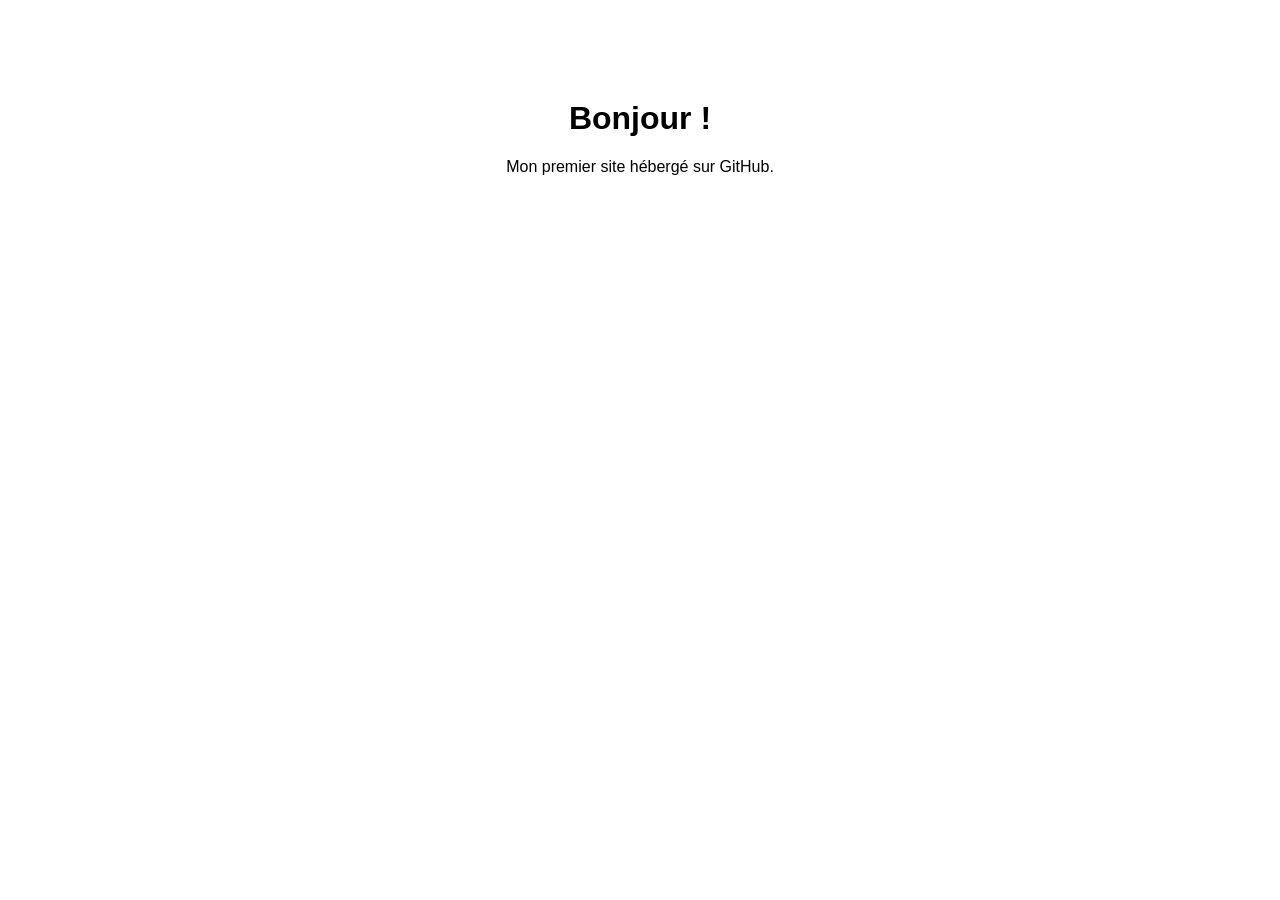
==== index.html @ aa3a75dc "Premier commit" ====
<!DOCTYPE html>
<html lang="fr">
<head>
    <meta charset="UTF-8">
    <title>Mon site</title>
    <link rel="stylesheet" href="style.css">
</head>
<body>

<h1>Bonjour !</h1>
<p>Mon premier site hébergé sur GitHub.</p>

<script src="script.js"></script>
</body>
</html>
---- style.css ----
body {
    font-family: Arial;
    text-align: center;
    margin-top: 100px;
}
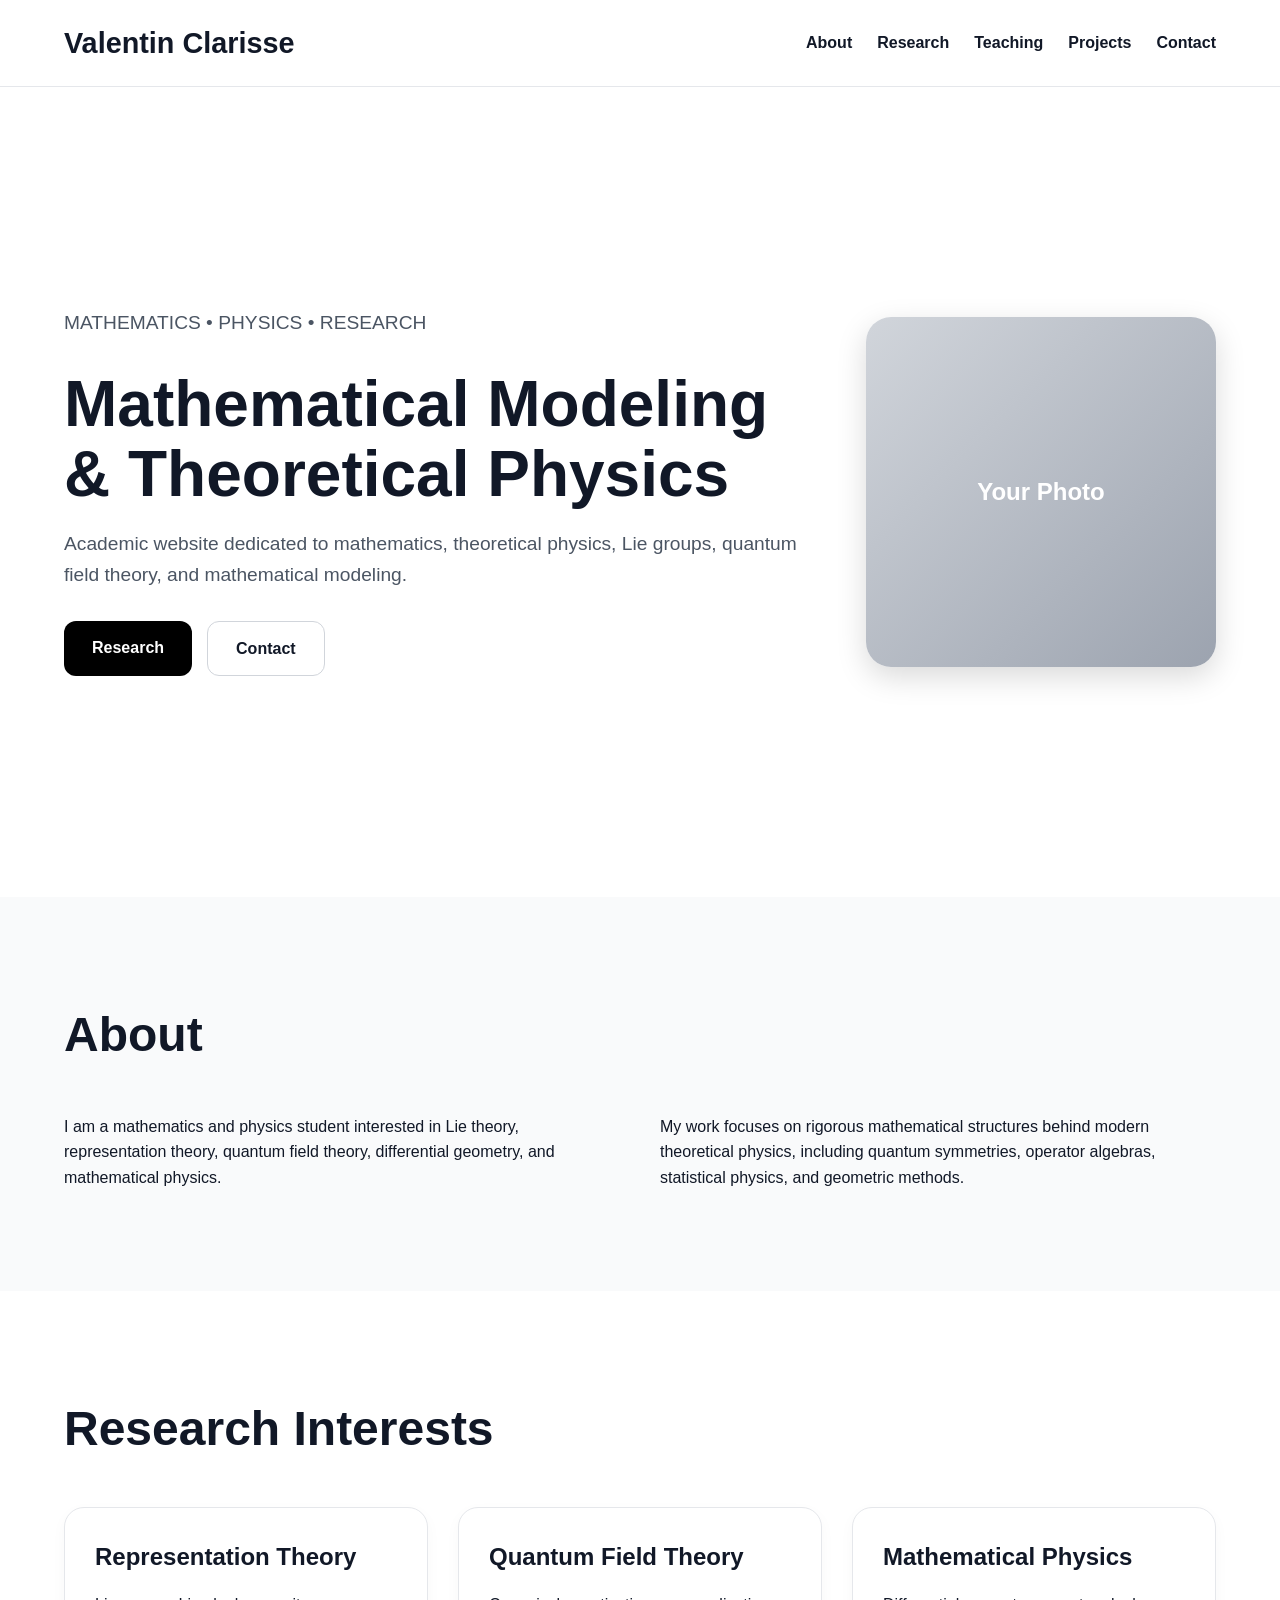
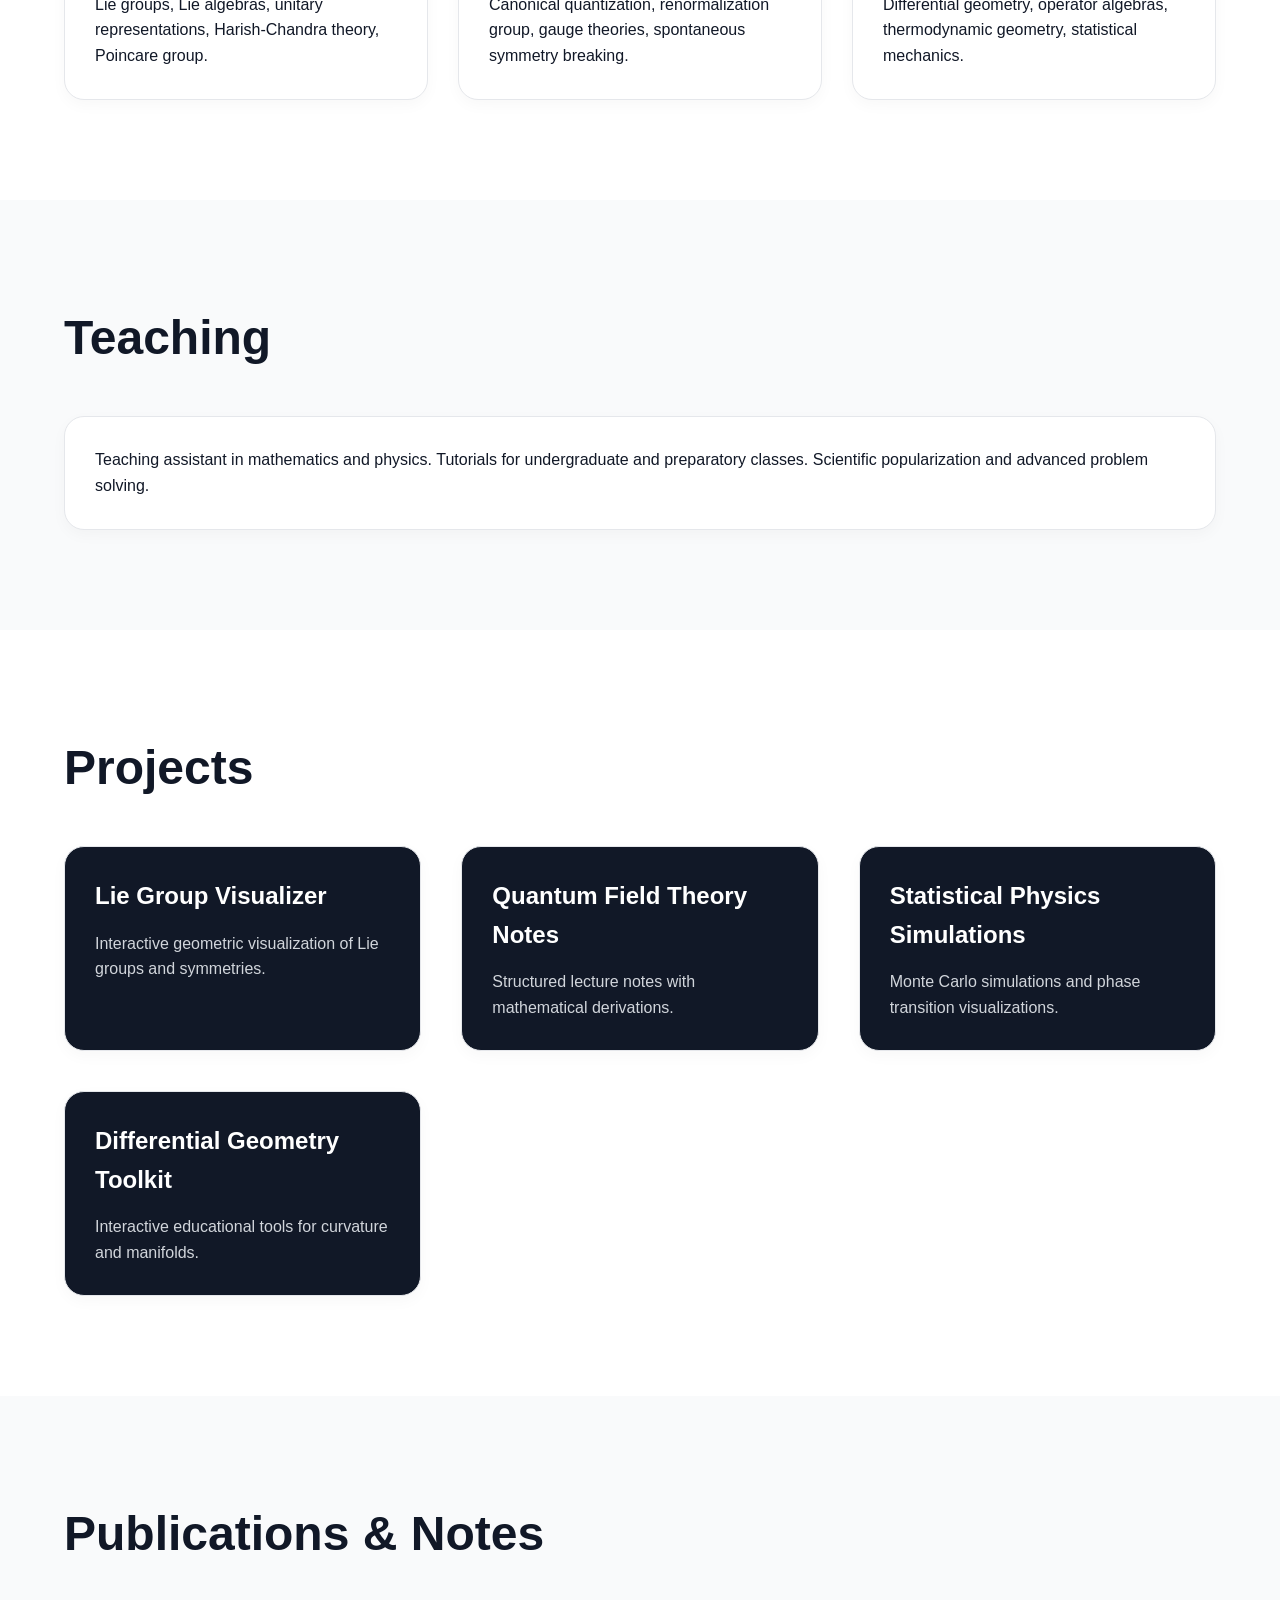
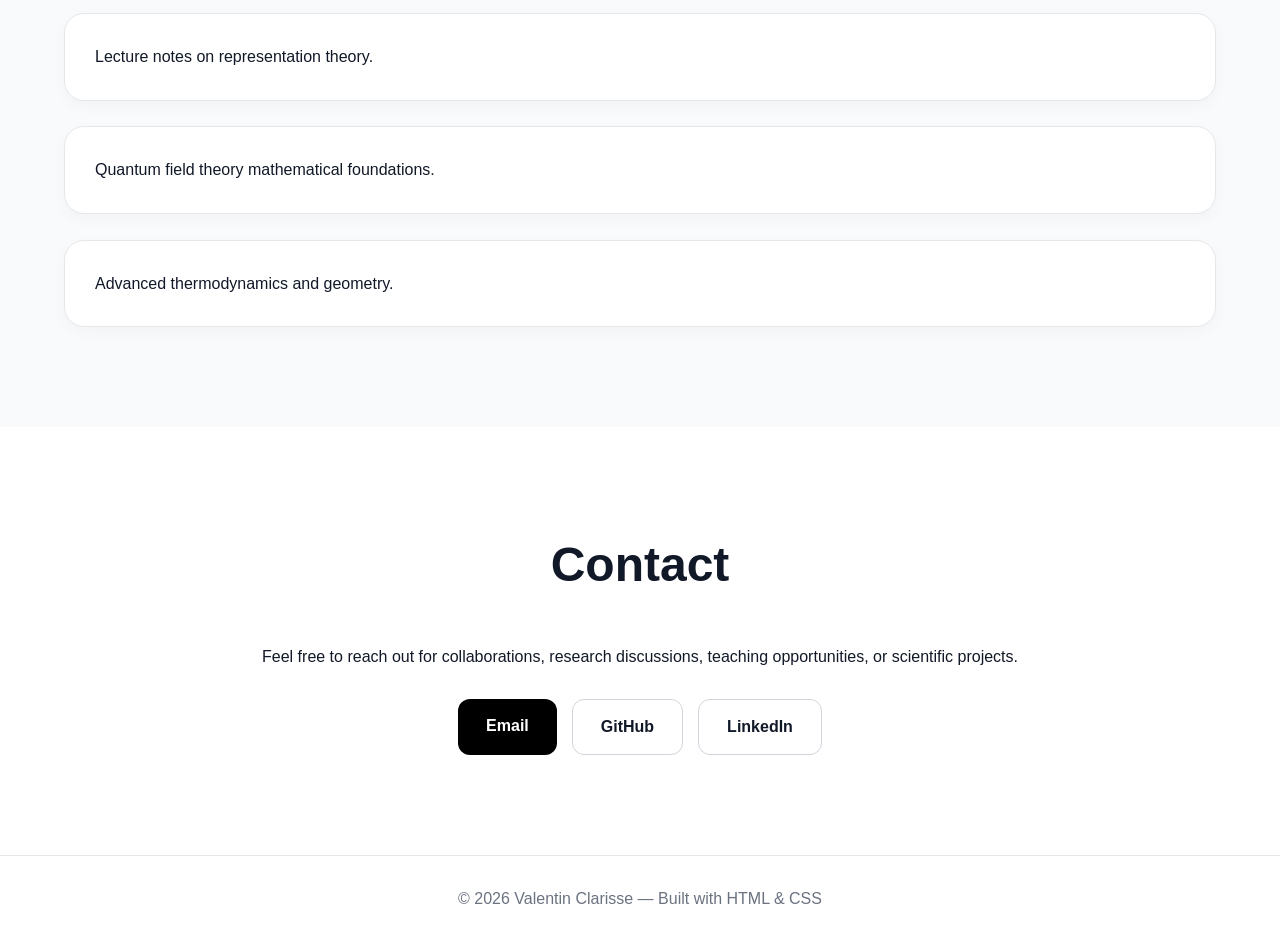
==== commit ccaa6e75: "ton message" ====
--- a/index.html
+++ b/index.html
@@ -1,15 +1,431 @@
 <!DOCTYPE html>
-<html lang="fr">
+<html lang="en">
 <head>
-    <meta charset="UTF-8">
-    <title>Mon site</title>
-    <link rel="stylesheet" href="style.css">
+  <meta charset="UTF-8" />
+  <meta name="viewport" content="width=device-width, initial-scale=1.0" />
+  <title>Valentin Clarisse | Academic Portfolio</title>
+
+  <style>
+    * {
+      margin: 0;
+      padding: 0;
+      box-sizing: border-box;
+    }
+
+    body {
+      font-family: Arial, sans-serif;
+      background: #ffffff;
+      color: #111827;
+      line-height: 1.6;
+    }
+
+    header {
+      position: sticky;
+      top: 0;
+      background: white;
+      border-bottom: 1px solid #e5e7eb;
+      z-index: 1000;
+    }
+
+    .container {
+      width: 90%;
+      max-width: 1200px;
+      margin: auto;
+    }
+
+    nav {
+      display: flex;
+      justify-content: space-between;
+      align-items: center;
+      padding: 20px 0;
+    }
+
+    nav h1 {
+      font-size: 1.8rem;
+    }
+
+    nav ul {
+      display: flex;
+      gap: 25px;
+      list-style: none;
+    }
+
+    nav a {
+      text-decoration: none;
+      color: #111827;
+      font-weight: bold;
+      transition: 0.3s;
+    }
+
+    nav a:hover {
+      color: #2563eb;
+    }
+
+    .hero {
+      min-height: 90vh;
+      display: flex;
+      align-items: center;
+      justify-content: space-between;
+      gap: 50px;
+      padding: 80px 0;
+    }
+
+    .hero-text {
+      flex: 1;
+    }
+
+    .hero-text h2 {
+      font-size: 4rem;
+      line-height: 1.1;
+      margin-bottom: 20px;
+    }
+
+    .hero-text p {
+      font-size: 1.2rem;
+      color: #4b5563;
+      margin-bottom: 30px;
+    }
+
+    .buttons {
+      display: flex;
+      gap: 15px;
+    }
+
+    .btn {
+      padding: 14px 28px;
+      border-radius: 12px;
+      text-decoration: none;
+      font-weight: bold;
+      transition: 0.3s;
+    }
+
+    .btn-dark {
+      background: black;
+      color: white;
+    }
+
+    .btn-dark:hover {
+      transform: translateY(-2px);
+    }
+
+    .btn-light {
+      border: 1px solid #d1d5db;
+      color: #111827;
+    }
+
+    .btn-light:hover {
+      background: #f3f4f6;
+    }
+
+    .hero-image {
+      width: 350px;
+      height: 350px;
+      border-radius: 25px;
+      background: linear-gradient(to bottom right, #d1d5db, #9ca3af);
+      display: flex;
+      align-items: center;
+      justify-content: center;
+      color: white;
+      font-size: 1.5rem;
+      font-weight: bold;
+      box-shadow: 0 10px 30px rgba(0,0,0,0.15);
+    }
+
+    section {
+      padding: 100px 0;
+    }
+
+    .gray {
+      background: #f9fafb;
+    }
+
+    section h3 {
+      font-size: 3rem;
+      margin-bottom: 40px;
+    }
+
+    .grid-2 {
+      display: grid;
+      grid-template-columns: repeat(auto-fit, minmax(300px, 1fr));
+      gap: 40px;
+    }
+
+    .grid-3 {
+      display: grid;
+      grid-template-columns: repeat(auto-fit, minmax(250px, 1fr));
+      gap: 30px;
+    }
+
+    .card {
+      background: white;
+      border: 1px solid #e5e7eb;
+      border-radius: 20px;
+      padding: 30px;
+      transition: 0.3s;
+      box-shadow: 0 5px 15px rgba(0,0,0,0.03);
+    }
+
+    .card:hover {
+      transform: translateY(-5px);
+      box-shadow: 0 10px 25px rgba(0,0,0,0.08);
+    }
+
+    .card h4 {
+      margin-bottom: 15px;
+      font-size: 1.5rem;
+    }
+
+    .dark-card {
+      background: #111827;
+      color: white;
+    }
+
+    .dark-card p {
+      color: #d1d5db;
+    }
+
+    .contact {
+      text-align: center;
+    }
+
+    .contact-buttons {
+      display: flex;
+      justify-content: center;
+      flex-wrap: wrap;
+      gap: 15px;
+      margin-top: 30px;
+    }
+
+    footer {
+      border-top: 1px solid #e5e7eb;
+      padding: 30px 0;
+      text-align: center;
+      color: #6b7280;
+    }
+
+    @media(max-width: 900px) {
+      .hero {
+        flex-direction: column;
+        text-align: center;
+      }
+
+      .hero-text h2 {
+        font-size: 3rem;
+      }
+
+      nav {
+        flex-direction: column;
+        gap: 20px;
+      }
+
+      nav ul {
+        flex-wrap: wrap;
+        justify-content: center;
+      }
+    }
+  </style>
 </head>
 <body>
 
-<h1>Bonjour !</h1>
-<p>Mon premier site hébergé sur GitHub.</p>
-
-<script src="script.js"></script>
+  <header>
+    <div class="container">
+      <nav>
+        <h1>Valentin Clarisse</h1>
+
+        <ul>
+          <li><a href="#about">About</a></li>
+          <li><a href="#research">Research</a></li>
+          <li><a href="#teaching">Teaching</a></li>
+          <li><a href="#projects">Projects</a></li>
+          <li><a href="#contact">Contact</a></li>
+        </ul>
+      </nav>
+    </div>
+  </header>
+
+  <section class="hero container">
+    <div class="hero-text">
+      <p>MATHEMATICS • PHYSICS • RESEARCH</p>
+
+      <h2>
+        Mathematical Modeling & Theoretical Physics
+      </h2>
+
+      <p>
+        Academic website dedicated to mathematics, theoretical physics,
+        Lie groups, quantum field theory, and mathematical modeling.
+      </p>
+
+      <div class="buttons">
+        <a href="#research" class="btn btn-dark">Research</a>
+        <a href="#contact" class="btn btn-light">Contact</a>
+      </div>
+    </div>
+
+    <div class="hero-image">
+      Your Photo
+    </div>
+  </section>
+
+  <section id="about" class="gray">
+    <div class="container">
+      <h3>About</h3>
+
+      <div class="grid-2">
+        <div>
+          <p>
+            I am a mathematics and physics student interested in Lie theory,
+            representation theory, quantum field theory, differential geometry,
+            and mathematical physics.
+          </p>
+        </div>
+
+        <div>
+          <p>
+            My work focuses on rigorous mathematical structures behind modern
+            theoretical physics, including quantum symmetries, operator
+            algebras, statistical physics, and geometric methods.
+          </p>
+        </div>
+      </div>
+    </div>
+  </section>
+
+  <section id="research">
+    <div class="container">
+      <h3>Research Interests</h3>
+
+      <div class="grid-3">
+        <div class="card">
+          <h4>Representation Theory</h4>
+          <p>
+            Lie groups, Lie algebras, unitary representations,
+            Harish-Chandra theory, Poincare group.
+          </p>
+        </div>
+
+        <div class="card">
+          <h4>Quantum Field Theory</h4>
+          <p>
+            Canonical quantization, renormalization group,
+            gauge theories, spontaneous symmetry breaking.
+          </p>
+        </div>
+
+        <div class="card">
+          <h4>Mathematical Physics</h4>
+          <p>
+            Differential geometry, operator algebras,
+            thermodynamic geometry, statistical mechanics.
+          </p>
+        </div>
+      </div>
+    </div>
+  </section>
+
+  <section id="teaching" class="gray">
+    <div class="container">
+      <h3>Teaching</h3>
+
+      <div class="card">
+        <p>
+          Teaching assistant in mathematics and physics.
+          Tutorials for undergraduate and preparatory classes.
+          Scientific popularization and advanced problem solving.
+        </p>
+      </div>
+    </div>
+  </section>
+
+  <section id="projects">
+    <div class="container">
+      <h3>Projects</h3>
+
+      <div class="grid-2">
+        <div class="card dark-card">
+          <h4>Lie Group Visualizer</h4>
+          <p>
+            Interactive geometric visualization of Lie groups and symmetries.
+          </p>
+        </div>
+
+        <div class="card dark-card">
+          <h4>Quantum Field Theory Notes</h4>
+          <p>
+            Structured lecture notes with mathematical derivations.
+          </p>
+        </div>
+
+        <div class="card dark-card">
+          <h4>Statistical Physics Simulations</h4>
+          <p>
+            Monte Carlo simulations and phase transition visualizations.
+          </p>
+        </div>
+
+        <div class="card dark-card">
+          <h4>Differential Geometry Toolkit</h4>
+          <p>
+            Interactive educational tools for curvature and manifolds.
+          </p>
+        </div>
+      </div>
+    </div>
+  </section>
+
+  <section class="gray">
+    <div class="container">
+      <h3>Publications & Notes</h3>
+
+      <div class="card">
+        <p>Lecture notes on representation theory.</p>
+      </div>
+
+      <br>
+
+      <div class="card">
+        <p>Quantum field theory mathematical foundations.</p>
+      </div>
+
+      <br>
+
+      <div class="card">
+        <p>Advanced thermodynamics and geometry.</p>
+      </div>
+    </div>
+  </section>
+
+  <section id="contact">
+    <div class="container contact">
+      <h3>Contact</h3>
+
+      <p>
+        Feel free to reach out for collaborations,
+        research discussions, teaching opportunities,
+        or scientific projects.
+      </p>
+
+      <div class="contact-buttons">
+        <a href="mailto:your.email@example.com" class="btn btn-dark">
+          Email
+        </a>
+
+        <a href="https://github.com" class="btn btn-light">
+          GitHub
+        </a>
+
+        <a href="https://linkedin.com" class="btn btn-light">
+          LinkedIn
+        </a>
+      </div>
+    </div>
+  </section>
+
+  <footer>
+    <div class="container">
+      <p>© 2026 Valentin Clarisse — Built with HTML & CSS</p>
+    </div>
+  </footer>
+
 </body>
 </html>
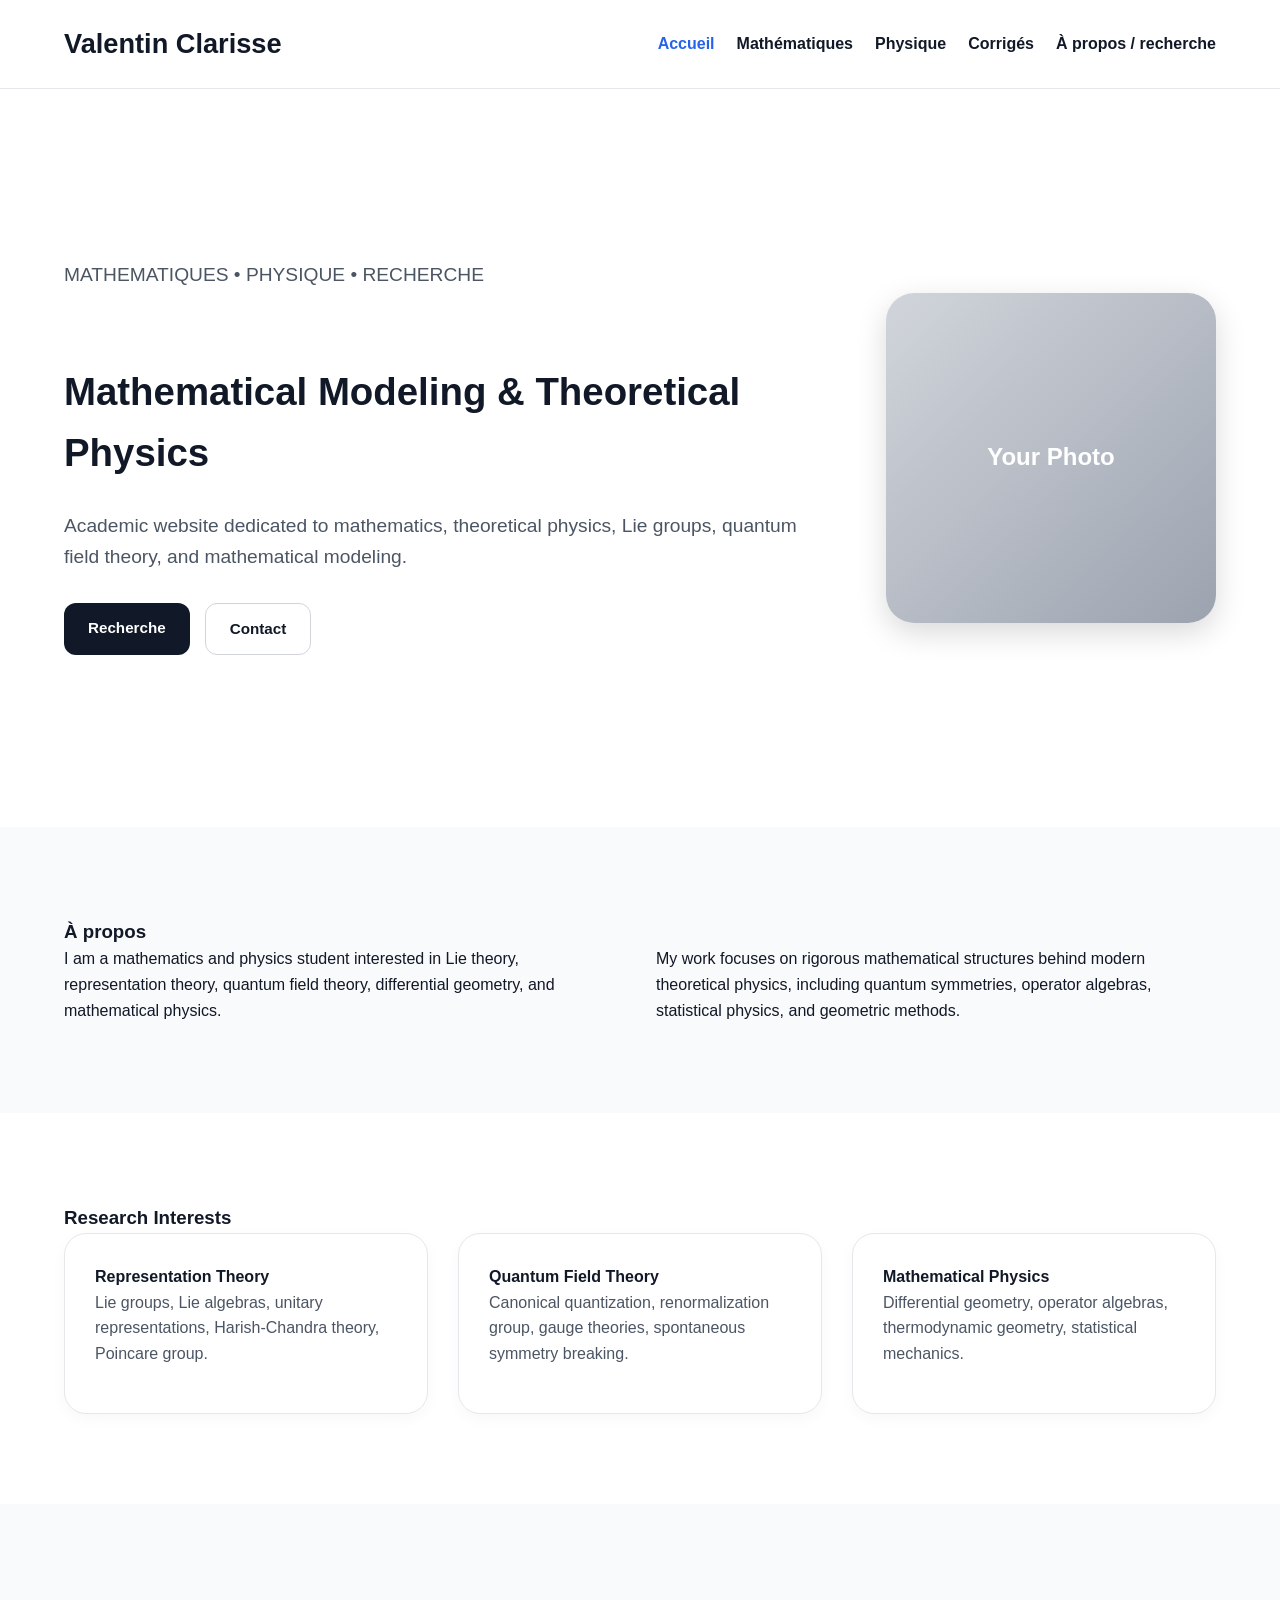
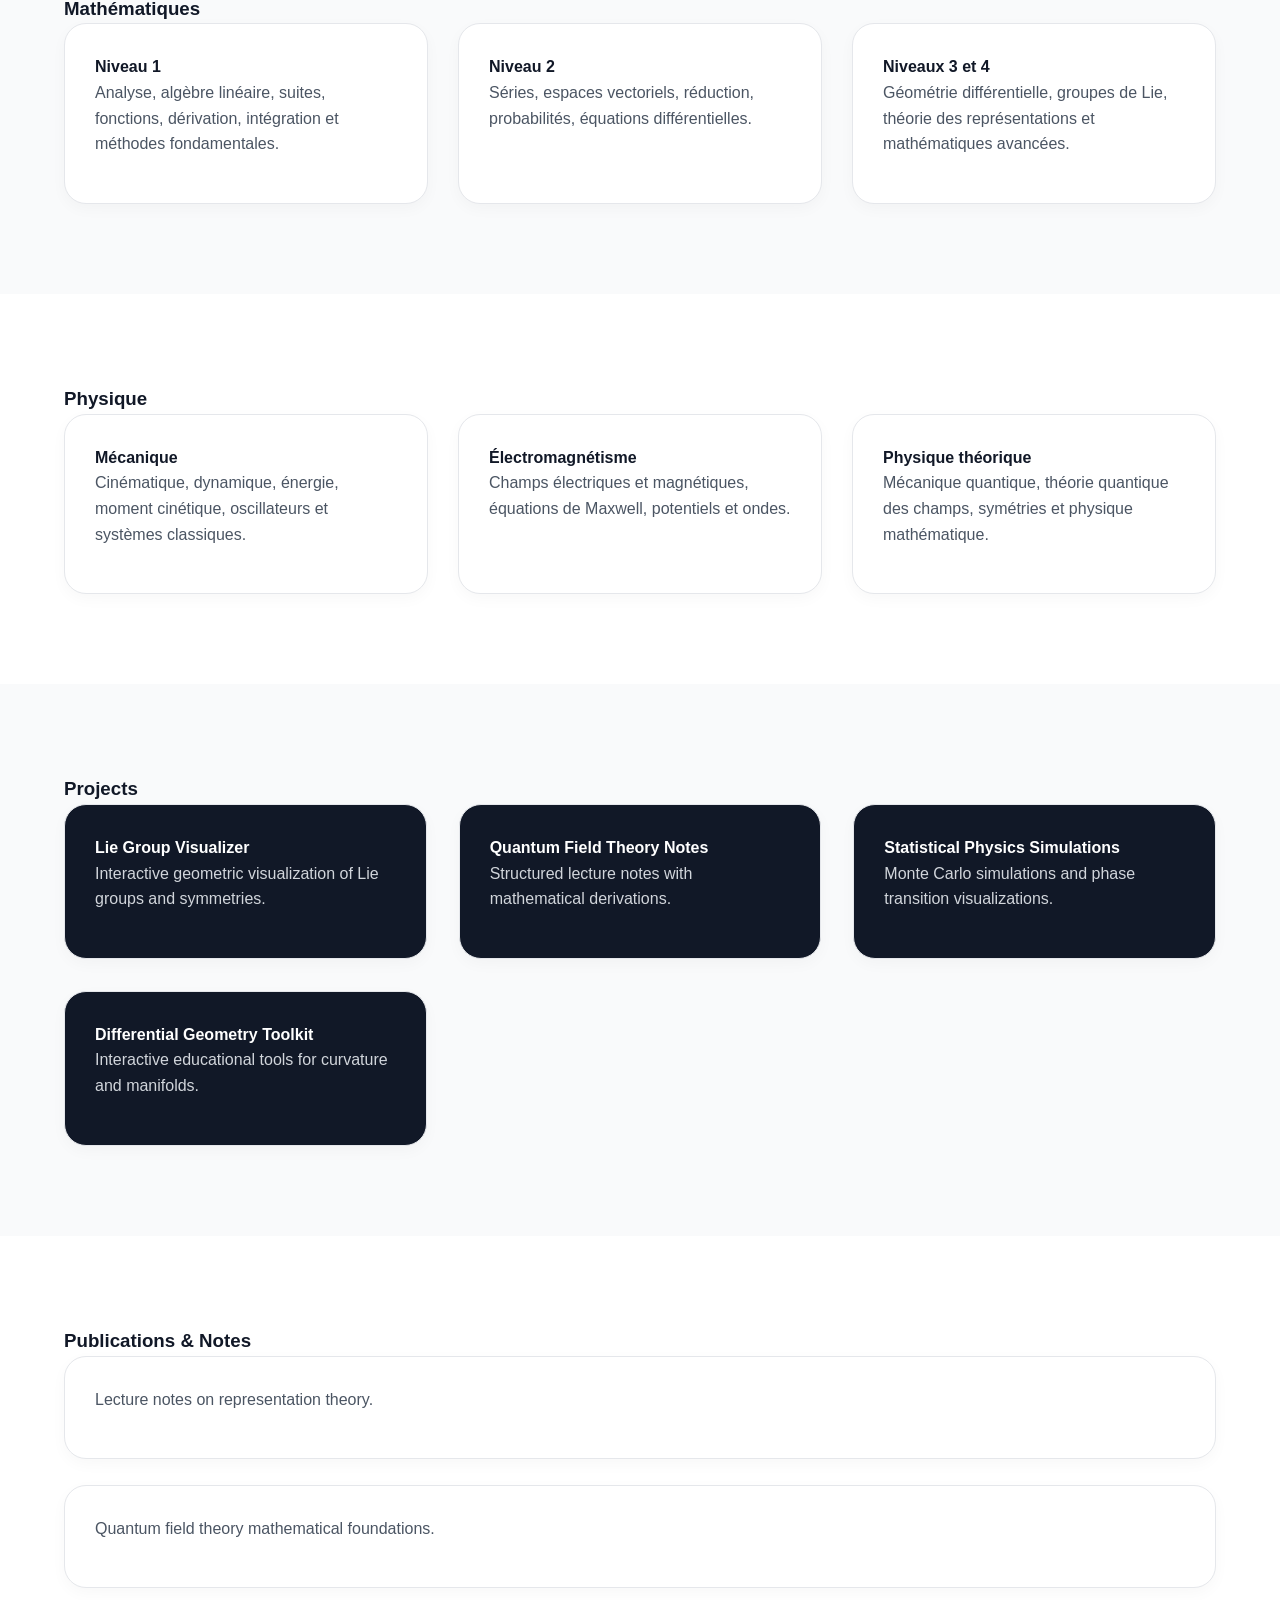
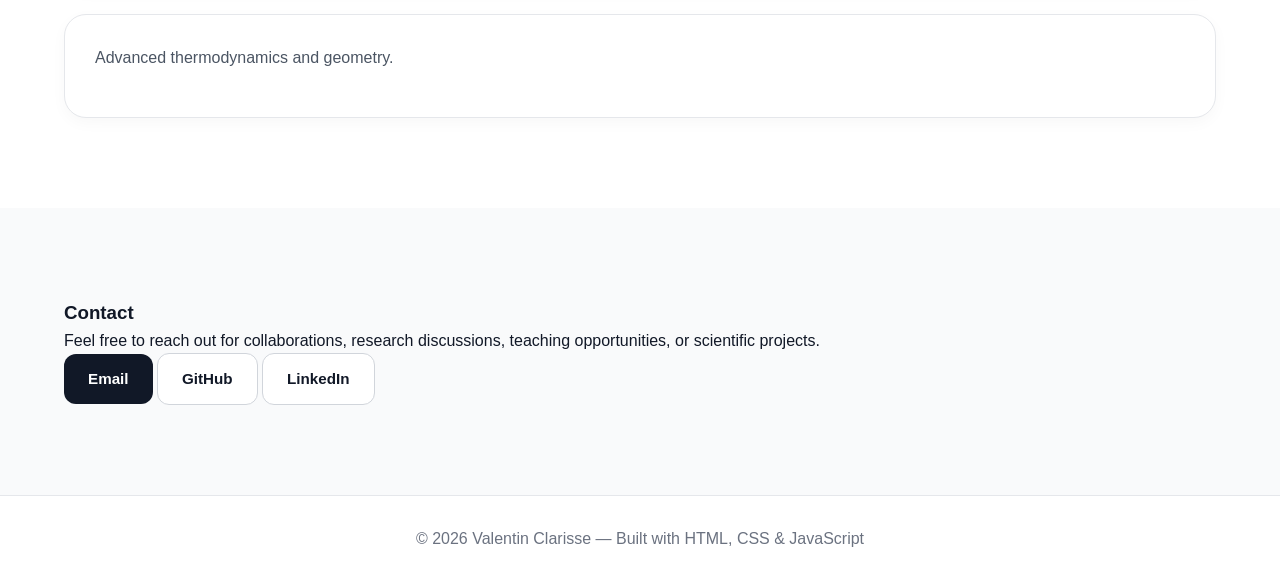
==== commit d9936f01: "coucou" ====
--- a/index.html
+++ b/index.html
@@ -1,251 +1,39 @@
 <!DOCTYPE html>
-<html lang="en">
+<html lang="fr">
 <head>
   <meta charset="UTF-8" />
   <meta name="viewport" content="width=device-width, initial-scale=1.0" />
-  <title>Valentin Clarisse | Academic Portfolio</title>
-
-  <style>
-    * {
-      margin: 0;
-      padding: 0;
-      box-sizing: border-box;
-    }
-
-    body {
-      font-family: Arial, sans-serif;
-      background: #ffffff;
-      color: #111827;
-      line-height: 1.6;
-    }
-
-    header {
-      position: sticky;
-      top: 0;
-      background: white;
-      border-bottom: 1px solid #e5e7eb;
-      z-index: 1000;
-    }
-
-    .container {
-      width: 90%;
-      max-width: 1200px;
-      margin: auto;
-    }
-
-    nav {
-      display: flex;
-      justify-content: space-between;
-      align-items: center;
-      padding: 20px 0;
-    }
-
-    nav h1 {
-      font-size: 1.8rem;
-    }
-
-    nav ul {
-      display: flex;
-      gap: 25px;
-      list-style: none;
-    }
-
-    nav a {
-      text-decoration: none;
-      color: #111827;
-      font-weight: bold;
-      transition: 0.3s;
-    }
-
-    nav a:hover {
-      color: #2563eb;
-    }
-
-    .hero {
-      min-height: 90vh;
-      display: flex;
-      align-items: center;
-      justify-content: space-between;
-      gap: 50px;
-      padding: 80px 0;
-    }
-
-    .hero-text {
-      flex: 1;
-    }
-
-    .hero-text h2 {
-      font-size: 4rem;
-      line-height: 1.1;
-      margin-bottom: 20px;
-    }
-
-    .hero-text p {
-      font-size: 1.2rem;
-      color: #4b5563;
-      margin-bottom: 30px;
-    }
-
-    .buttons {
-      display: flex;
-      gap: 15px;
-    }
-
-    .btn {
-      padding: 14px 28px;
-      border-radius: 12px;
-      text-decoration: none;
-      font-weight: bold;
-      transition: 0.3s;
-    }
-
-    .btn-dark {
-      background: black;
-      color: white;
-    }
-
-    .btn-dark:hover {
-      transform: translateY(-2px);
-    }
-
-    .btn-light {
-      border: 1px solid #d1d5db;
-      color: #111827;
-    }
-
-    .btn-light:hover {
-      background: #f3f4f6;
-    }
-
-    .hero-image {
-      width: 350px;
-      height: 350px;
-      border-radius: 25px;
-      background: linear-gradient(to bottom right, #d1d5db, #9ca3af);
-      display: flex;
-      align-items: center;
-      justify-content: center;
-      color: white;
-      font-size: 1.5rem;
-      font-weight: bold;
-      box-shadow: 0 10px 30px rgba(0,0,0,0.15);
-    }
-
-    section {
-      padding: 100px 0;
-    }
-
-    .gray {
-      background: #f9fafb;
-    }
-
-    section h3 {
-      font-size: 3rem;
-      margin-bottom: 40px;
-    }
-
-    .grid-2 {
-      display: grid;
-      grid-template-columns: repeat(auto-fit, minmax(300px, 1fr));
-      gap: 40px;
-    }
-
-    .grid-3 {
-      display: grid;
-      grid-template-columns: repeat(auto-fit, minmax(250px, 1fr));
-      gap: 30px;
-    }
-
-    .card {
-      background: white;
-      border: 1px solid #e5e7eb;
-      border-radius: 20px;
-      padding: 30px;
-      transition: 0.3s;
-      box-shadow: 0 5px 15px rgba(0,0,0,0.03);
-    }
-
-    .card:hover {
-      transform: translateY(-5px);
-      box-shadow: 0 10px 25px rgba(0,0,0,0.08);
-    }
-
-    .card h4 {
-      margin-bottom: 15px;
-      font-size: 1.5rem;
-    }
-
-    .dark-card {
-      background: #111827;
-      color: white;
-    }
-
-    .dark-card p {
-      color: #d1d5db;
-    }
-
-    .contact {
-      text-align: center;
-    }
-
-    .contact-buttons {
-      display: flex;
-      justify-content: center;
-      flex-wrap: wrap;
-      gap: 15px;
-      margin-top: 30px;
-    }
-
-    footer {
-      border-top: 1px solid #e5e7eb;
-      padding: 30px 0;
-      text-align: center;
-      color: #6b7280;
-    }
-
-    @media(max-width: 900px) {
-      .hero {
-        flex-direction: column;
-        text-align: center;
-      }
-
-      .hero-text h2 {
-        font-size: 3rem;
-      }
-
-      nav {
-        flex-direction: column;
-        gap: 20px;
-      }
-
-      nav ul {
-        flex-wrap: wrap;
-        justify-content: center;
-      }
-    }
-  </style>
+
+  <title>Valentin Clarisse</title>
+
+  <link rel="stylesheet" href="./style.css?v=2" />
 </head>
+
 <body>
 
-  <header>
-    <div class="container">
-      <nav>
-        <h1>Valentin Clarisse</h1>
-
-        <ul>
-          <li><a href="#about">About</a></li>
-          <li><a href="#research">Research</a></li>
-          <li><a href="#teaching">Teaching</a></li>
-          <li><a href="#projects">Projects</a></li>
-          <li><a href="#contact">Contact</a></li>
-        </ul>
-      </nav>
-    </div>
-  </header>
+<header>
+  <div class="container">
+    <nav>
+      <a href="index.html" class="site-title">Valentin Clarisse</a>
+
+      <button class="menu-toggle" id="menu-toggle" aria-label="Ouvrir le menu">
+        ☰
+      </button>
+
+      <ul id="main-menu">
+        <li><a href="index.html" class="active">Accueil</a></li>
+        <li><a href="mathematiques.html">Mathématiques</a></li>
+        <li><a href="physique.html">Physique</a></li>
+        <li><a href="corriges.html">Corrigés</a></li>
+        <li><a href="apropos-recherche.html">À propos / recherche</a></li>
+      </ul>
+    </nav>
+  </div>
+</header>
 
   <section class="hero container">
     <div class="hero-text">
-      <p>MATHEMATICS • PHYSICS • RESEARCH</p>
+      <p>MATHEMATIQUES • PHYSIQUE • RECHERCHE</p>
 
       <h2>
         Mathematical Modeling & Theoretical Physics
@@ -257,7 +45,7 @@
       </p>
 
       <div class="buttons">
-        <a href="#research" class="btn btn-dark">Research</a>
+        <a href="#research" class="btn btn-dark">Recherche</a>
         <a href="#contact" class="btn btn-light">Contact</a>
       </div>
     </div>
@@ -269,7 +57,7 @@
 
   <section id="about" class="gray">
     <div class="container">
-      <h3>About</h3>
+      <h3>À propos</h3>
 
       <div class="grid-2">
         <div>
@@ -323,21 +111,71 @@
     </div>
   </section>
 
-  <section id="teaching" class="gray">
-    <div class="container">
-      <h3>Teaching</h3>
-
-      <div class="card">
-        <p>
-          Teaching assistant in mathematics and physics.
-          Tutorials for undergraduate and preparatory classes.
-          Scientific popularization and advanced problem solving.
-        </p>
-      </div>
-    </div>
-  </section>
-
-  <section id="projects">
+  <section id="mathematiques" class="gray">
+    <div class="container">
+      <h3>Mathématiques</h3>
+
+      <div class="grid-3">
+        <div class="card">
+          <h4>Niveau 1</h4>
+          <p>
+            Analyse, algèbre linéaire, suites, fonctions, dérivation,
+            intégration et méthodes fondamentales.
+          </p>
+        </div>
+
+        <div class="card">
+          <h4>Niveau 2</h4>
+          <p>
+            Séries, espaces vectoriels, réduction, probabilités,
+            équations différentielles.
+          </p>
+        </div>
+
+        <div class="card">
+          <h4>Niveaux 3 et 4</h4>
+          <p>
+            Géométrie différentielle, groupes de Lie, théorie des représentations
+            et mathématiques avancées.
+          </p>
+        </div>
+      </div>
+    </div>
+  </section>
+
+  <section id="physique">
+    <div class="container">
+      <h3>Physique</h3>
+
+      <div class="grid-3">
+        <div class="card">
+          <h4>Mécanique</h4>
+          <p>
+            Cinématique, dynamique, énergie, moment cinétique,
+            oscillateurs et systèmes classiques.
+          </p>
+        </div>
+
+        <div class="card">
+          <h4>Électromagnétisme</h4>
+          <p>
+            Champs électriques et magnétiques, équations de Maxwell,
+            potentiels et ondes.
+          </p>
+        </div>
+
+        <div class="card">
+          <h4>Physique théorique</h4>
+          <p>
+            Mécanique quantique, théorie quantique des champs,
+            symétries et physique mathématique.
+          </p>
+        </div>
+      </div>
+    </div>
+  </section>
+
+  <section id="projects" class="gray">
     <div class="container">
       <h3>Projects</h3>
 
@@ -373,7 +211,7 @@
     </div>
   </section>
 
-  <section class="gray">
+  <section>
     <div class="container">
       <h3>Publications & Notes</h3>
 
@@ -395,7 +233,7 @@
     </div>
   </section>
 
-  <section id="contact">
+  <section id="contact" class="gray">
     <div class="container contact">
       <h3>Contact</h3>
 
@@ -423,9 +261,10 @@
 
   <footer>
     <div class="container">
-      <p>© 2026 Valentin Clarisse — Built with HTML & CSS</p>
+      <p>© 2026 Valentin Clarisse — Built with HTML, CSS & JavaScript</p>
     </div>
   </footer>
 
+  <script src="./script.js"></script>
 </body>
 </html>
--- a/style.css
+++ b/style.css
@@ -0,0 +1,466 @@
+* {
+  margin: 0;
+  padding: 0;
+  box-sizing: border-box;
+}
+
+html {
+  scroll-behavior: smooth;
+}
+
+body {
+  font-family: Arial, sans-serif;
+  background: #ffffff;
+  color: #111827;
+  line-height: 1.6;
+}
+
+header {
+  position: sticky;
+  top: 0;
+  background: white;
+  border-bottom: 1px solid #e5e7eb;
+  z-index: 1000;
+}
+
+.container {
+  width: 90%;
+  max-width: 1200px;
+  margin: auto;
+}
+
+nav {
+  display: flex;
+  justify-content: space-between;
+  align-items: center;
+  padding: 22px 0;
+}
+
+.site-title {
+  font-size: 1.7rem;
+  font-weight: 800;
+  text-decoration: none;
+  color: #111827;
+}
+
+nav ul {
+  display: flex;
+  gap: 22px;
+  list-style: none;
+}
+
+nav a {
+  text-decoration: none;
+  color: #111827;
+  font-weight: 700;
+  transition: 0.3s;
+}
+
+nav a:hover,
+nav a.active {
+  color: #2563eb;
+}
+
+.menu-toggle {
+  display: none;
+  background: none;
+  border: none;
+  font-size: 2rem;
+  cursor: pointer;
+  color: #111827;
+}
+
+/* ACCUEIL */
+
+.hero {
+  min-height: 82vh;
+  display: flex;
+  align-items: center;
+  justify-content: space-between;
+  gap: 60px;
+  padding: 80px 0;
+}
+
+.hero-text {
+  flex: 1;
+}
+
+.kicker {
+  text-transform: uppercase;
+  letter-spacing: 0.14em;
+  color: #2563eb;
+  font-weight: 800;
+  font-size: 0.9rem;
+  margin-bottom: 18px;
+}
+
+.hero-text h1 {
+  font-size: 4rem;
+  line-height: 1.08;
+  margin-bottom: 24px;
+  max-width: 850px;
+}
+
+.hero-text p {
+  font-size: 1.2rem;
+  color: #4b5563;
+  margin-bottom: 30px;
+  max-width: 760px;
+}
+
+.buttons {
+  display: flex;
+  gap: 15px;
+  flex-wrap: wrap;
+}
+
+.btn {
+  display: inline-block;
+  padding: 13px 24px;
+  border-radius: 12px;
+  text-decoration: none;
+  font-weight: 800;
+  transition: 0.3s;
+  border: none;
+  cursor: pointer;
+  font-size: 0.95rem;
+}
+
+.btn-dark {
+  background: #111827;
+  color: white;
+}
+
+.btn-dark:hover {
+  transform: translateY(-2px);
+  background: #000000;
+}
+
+.btn-light {
+  border: 1px solid #d1d5db;
+  color: #111827;
+  background: white;
+}
+
+.btn-light:hover {
+  background: #f3f4f6;
+}
+
+.hero-image {
+  width: 330px;
+  height: 330px;
+  border-radius: 28px;
+  background: linear-gradient(to bottom right, #d1d5db, #9ca3af);
+  display: flex;
+  align-items: center;
+  justify-content: center;
+  color: white;
+  font-size: 1.5rem;
+  font-weight: 800;
+  box-shadow: 0 10px 30px rgba(0,0,0,0.15);
+}
+
+/* STRUCTURE GÉNÉRALE */
+
+section {
+  padding: 90px 0;
+}
+
+.gray {
+  background: #f9fafb;
+}
+
+.page-header {
+  background: #f9fafb;
+  padding: 90px 0;
+  border-bottom: 1px solid #e5e7eb;
+}
+
+.page-header h1 {
+  font-size: 3.6rem;
+  line-height: 1.1;
+  margin-bottom: 20px;
+}
+
+.page-header p {
+  max-width: 720px;
+  color: #4b5563;
+  font-size: 1.15rem;
+}
+
+h2 {
+  font-size: 2.4rem;
+  margin-bottom: 28px;
+}
+
+section h2:not(:first-child) {
+  margin-top: 70px;
+}
+
+.grid-2 {
+  display: grid;
+  grid-template-columns: repeat(auto-fit, minmax(320px, 1fr));
+  gap: 32px;
+}
+
+.grid-3 {
+  display: grid;
+  grid-template-columns: repeat(auto-fit, minmax(260px, 1fr));
+  gap: 30px;
+}
+
+/* CARTES */
+
+.card {
+  background: white;
+  border: 1px solid #e5e7eb;
+  border-radius: 22px;
+  padding: 30px;
+  transition: 0.3s;
+  box-shadow: 0 5px 15px rgba(0,0,0,0.03);
+}
+
+.card:hover {
+  transform: translateY(-4px);
+  box-shadow: 0 10px 25px rgba(0,0,0,0.08);
+}
+
+.card h3 {
+  margin-bottom: 14px;
+  font-size: 1.45rem;
+}
+
+.card h2 {
+  margin-bottom: 18px;
+  font-size: 2rem;
+}
+
+.card p {
+  color: #4b5563;
+  margin-bottom: 16px;
+}
+
+.dark-card {
+  background: #111827;
+  color: white;
+}
+
+.dark-card p,
+.dark-card li {
+  color: #d1d5db;
+}
+
+.resource-card {
+  display: flex;
+  flex-direction: column;
+  justify-content: space-between;
+}
+
+.resource-meta {
+  color: #2563eb !important;
+  font-size: 0.85rem;
+  font-weight: 800;
+  text-transform: uppercase;
+  letter-spacing: 0.08em;
+}
+
+.resource-actions {
+  display: flex;
+  flex-wrap: wrap;
+  gap: 12px;
+  margin-top: 22px;
+}
+
+/* LISTES ET LIENS */
+
+.clean-list {
+  padding-left: 20px;
+}
+
+.clean-list li {
+  margin-bottom: 10px;
+}
+
+.text-link {
+  color: #2563eb;
+  font-weight: 800;
+  text-decoration: none;
+}
+
+.text-link:hover {
+  text-decoration: underline;
+}
+
+/* TIMELINE */
+
+.timeline {
+  display: grid;
+  gap: 24px;
+  margin-bottom: 40px;
+}
+
+.timeline-item {
+  background: white;
+  border-left: 4px solid #2563eb;
+  border-top: 1px solid #e5e7eb;
+  border-right: 1px solid #e5e7eb;
+  border-bottom: 1px solid #e5e7eb;
+  border-radius: 18px;
+  padding: 26px;
+}
+
+.timeline-item h3 {
+  margin-bottom: 10px;
+  font-size: 1.35rem;
+}
+
+.timeline-item p {
+  color: #4b5563;
+}
+
+/* RECHERCHE */
+
+.search-box {
+  margin-top: 80px;
+  padding: 35px;
+  border: 1px solid #e5e7eb;
+  border-radius: 24px;
+  background: #f9fafb;
+}
+
+.search-box input {
+  width: 100%;
+  padding: 16px 18px;
+  margin: 24px 0;
+  border: 1px solid #d1d5db;
+  border-radius: 14px;
+  font-size: 1rem;
+}
+
+.search-box input:focus {
+  outline: none;
+  border-color: #2563eb;
+  box-shadow: 0 0 0 3px rgba(37, 99, 235, 0.12);
+}
+
+.search-results {
+  display: grid;
+  gap: 16px;
+}
+
+.search-result-card {
+  background: white;
+  border: 1px solid #e5e7eb;
+  border-radius: 18px;
+  padding: 22px;
+}
+
+.search-result-card h3 {
+  margin-bottom: 10px;
+}
+
+.search-result-card p {
+  color: #4b5563;
+}
+
+.empty-state {
+  color: #6b7280;
+}
+
+/* FOOTER */
+
+footer {
+  border-top: 1px solid #e5e7eb;
+  padding: 30px 0;
+  text-align: center;
+  color: #6b7280;
+}
+
+/* RESPONSIVE */
+
+@media(max-width: 900px) {
+  nav {
+    flex-wrap: wrap;
+  }
+
+  .menu-toggle {
+    display: block;
+  }
+
+  nav ul {
+    display: none;
+    width: 100%;
+    flex-direction: column;
+    gap: 14px;
+    padding-top: 20px;
+  }
+
+  nav ul.open {
+    display: flex;
+  }
+
+  .hero {
+    flex-direction: column;
+    text-align: center;
+  }
+
+  .hero-text h1 {
+    font-size: 3rem;
+  }
+
+  .hero-text p {
+    margin-left: auto;
+    margin-right: auto;
+  }
+
+  .buttons {
+    justify-content: center;
+  }
+
+  .hero-image {
+    width: 280px;
+    height: 280px;
+  }
+
+  .page-header h1 {
+    font-size: 2.7rem;
+  }
+
+  h2 {
+    font-size: 2rem;
+  }
+
+  .grid-2,
+  .grid-3 {
+    grid-template-columns: 1fr;
+  }
+}
+
+@media(max-width: 520px) {
+  .container {
+    width: 92%;
+  }
+
+  .hero-text h1 {
+    font-size: 2.45rem;
+  }
+
+  .page-header h1 {
+    font-size: 2.3rem;
+  }
+
+  section,
+  .page-header {
+    padding: 65px 0;
+  }
+
+  .card,
+  .search-box {
+    padding: 24px;
+  }
+
+  .btn {
+    width: 100%;
+    text-align: center;
+  }
+}
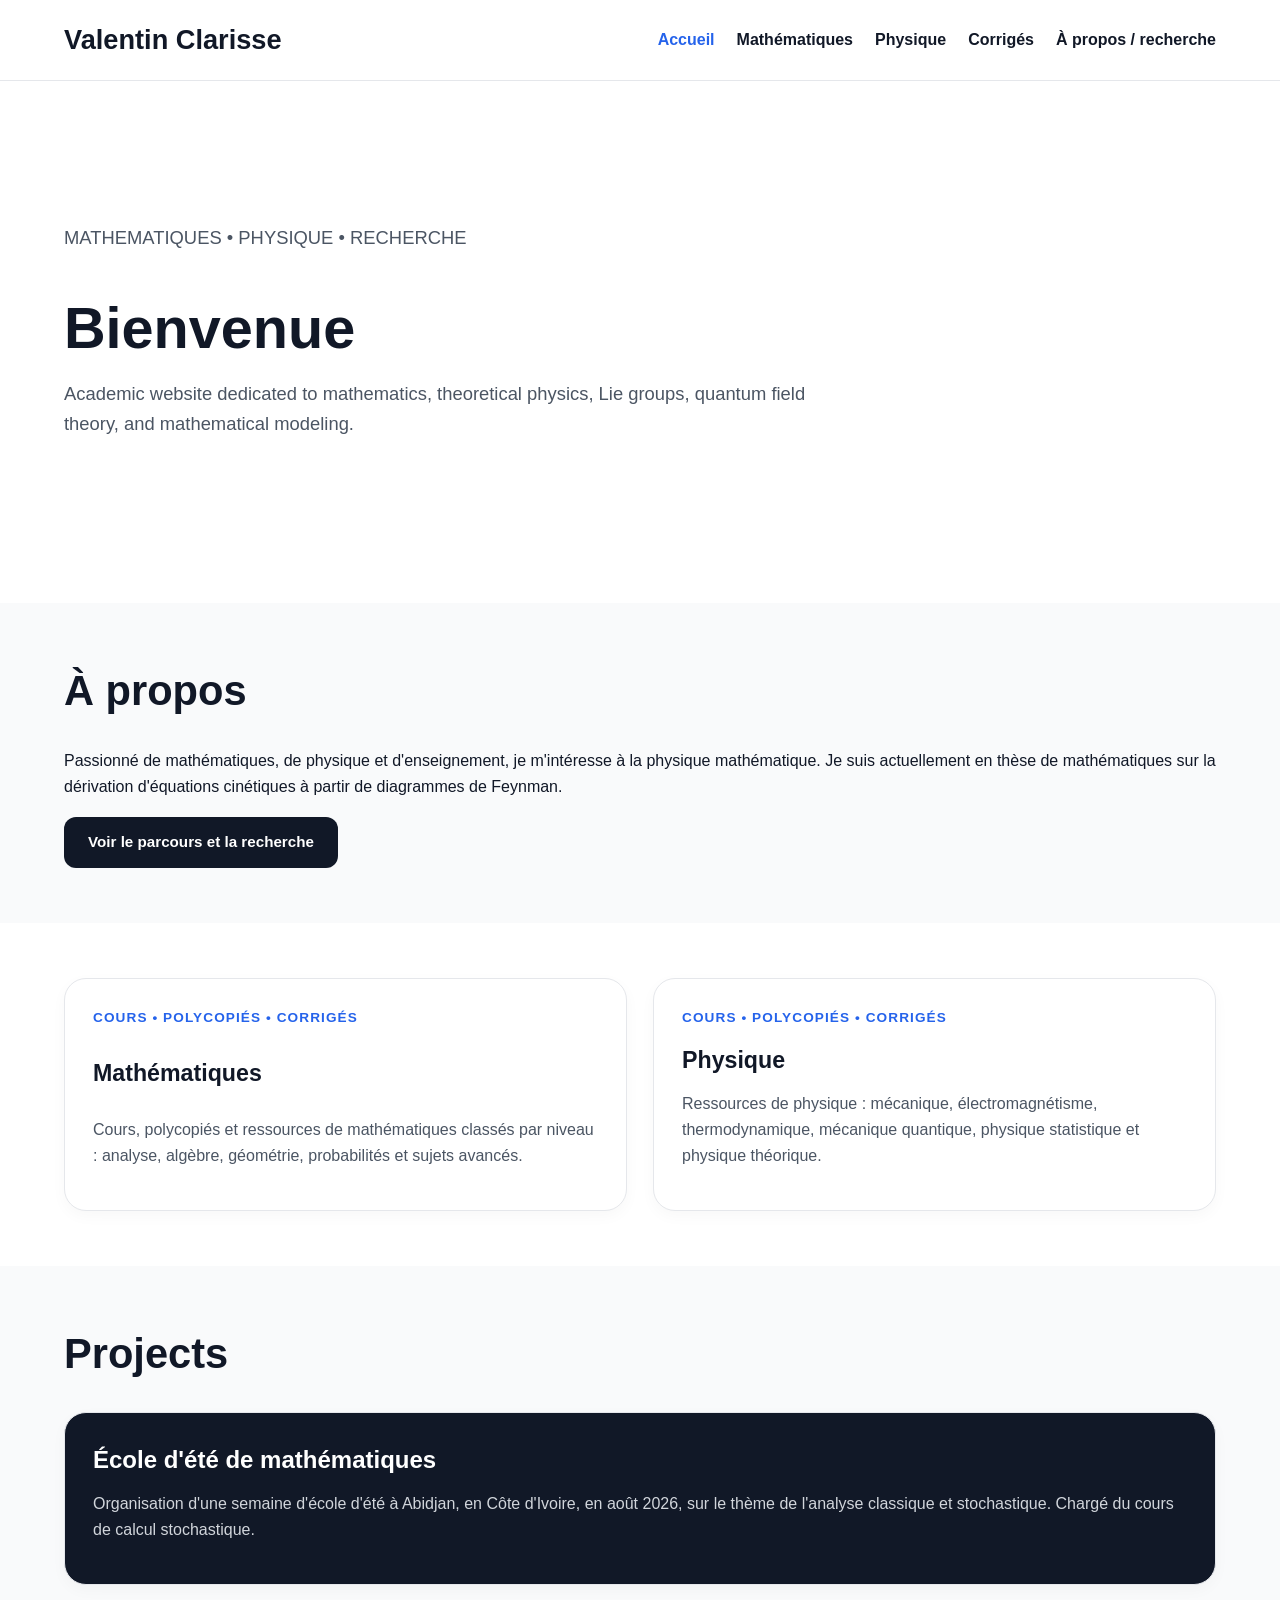
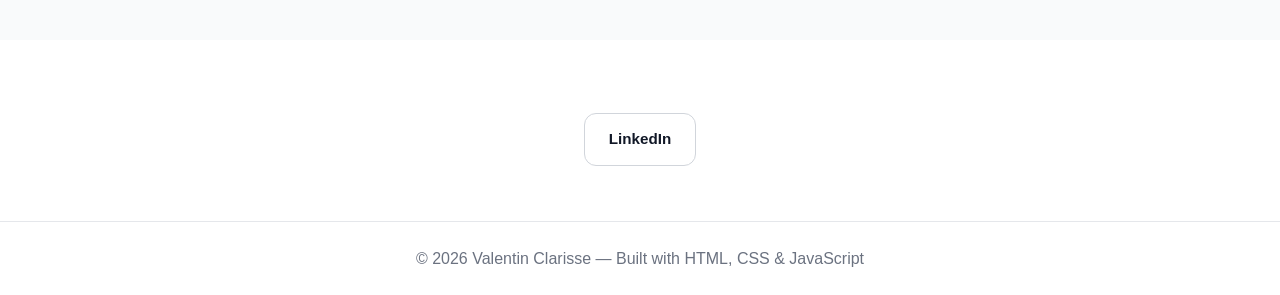
==== commit 8f853ad5: "bjr" ====
--- a/index.html
+++ b/index.html
@@ -6,7 +6,7 @@
 
   <title>Valentin Clarisse</title>
 
-  <link rel="stylesheet" href="./style.css?v=2" />
+  <link rel="stylesheet" href="./style.css?v=11" />
 </head>
 
 <body>
@@ -31,27 +31,20 @@
   </div>
 </header>
 
+<main>
+
   <section class="hero container">
     <div class="hero-text">
       <p>MATHEMATIQUES • PHYSIQUE • RECHERCHE</p>
 
       <h2>
-        Mathematical Modeling & Theoretical Physics
+        Bienvenue
       </h2>
 
       <p>
         Academic website dedicated to mathematics, theoretical physics,
         Lie groups, quantum field theory, and mathematical modeling.
       </p>
-
-      <div class="buttons">
-        <a href="#research" class="btn btn-dark">Recherche</a>
-        <a href="#contact" class="btn btn-light">Contact</a>
-      </div>
-    </div>
-
-    <div class="hero-image">
-      Your Photo
     </div>
   </section>
 
@@ -62,115 +55,49 @@
       <div class="grid-2">
         <div>
           <p>
-            I am a mathematics and physics student interested in Lie theory,
-            representation theory, quantum field theory, differential geometry,
-            and mathematical physics.
+            Passionné de mathématiques, de physique et d'enseignement,
+            je m'intéresse à la physique mathématique.
+            Je suis actuellement en thèse de mathématiques sur la dérivation
+            d'équations cinétiques à partir de diagrammes de Feynman.
           </p>
-        </div>
 
-        <div>
-          <p>
-            My work focuses on rigorous mathematical structures behind modern
-            theoretical physics, including quantum symmetries, operator
-            algebras, statistical physics, and geometric methods.
-          </p>
+          <div class="buttons">
+            <a href="apropos-recherche.html" class="btn btn-dark">
+              Voir le parcours et la recherche
+            </a>
+          </div>
         </div>
       </div>
     </div>
   </section>
 
-  <section id="research">
+  <section id="physique-et-mathematiques">
     <div class="container">
-      <h3>Research Interests</h3>
 
-      <div class="grid-3">
-        <div class="card">
-          <h4>Representation Theory</h4>
+      <div class="grid-2">
+
+        <a href="mathematiques.html" class="card resource-card clickable-card">
+          <p class="resource-meta">Cours • Polycopiés • Corrigés</p>
+
+          <h3>Mathématiques</h3>
+
           <p>
-            Lie groups, Lie algebras, unitary representations,
-            Harish-Chandra theory, Poincare group.
+            Cours, polycopiés et ressources de mathématiques classés par niveau :
+            analyse, algèbre, géométrie, probabilités et sujets avancés.
           </p>
-        </div>
+        </a>
 
-        <div class="card">
-          <h4>Quantum Field Theory</h4>
+        <a href="physique.html" class="card resource-card clickable-card">
+          <p class="resource-meta">Cours • Polycopiés • Corrigés</p>
+
+          <h3>Physique</h3>
+
           <p>
-            Canonical quantization, renormalization group,
-            gauge theories, spontaneous symmetry breaking.
+            Ressources de physique : mécanique, électromagnétisme, thermodynamique,
+            mécanique quantique, physique statistique et physique théorique.
           </p>
-        </div>
+        </a>
 
-        <div class="card">
-          <h4>Mathematical Physics</h4>
-          <p>
-            Differential geometry, operator algebras,
-            thermodynamic geometry, statistical mechanics.
-          </p>
-        </div>
-      </div>
-    </div>
-  </section>
-
-  <section id="mathematiques" class="gray">
-    <div class="container">
-      <h3>Mathématiques</h3>
-
-      <div class="grid-3">
-        <div class="card">
-          <h4>Niveau 1</h4>
-          <p>
-            Analyse, algèbre linéaire, suites, fonctions, dérivation,
-            intégration et méthodes fondamentales.
-          </p>
-        </div>
-
-        <div class="card">
-          <h4>Niveau 2</h4>
-          <p>
-            Séries, espaces vectoriels, réduction, probabilités,
-            équations différentielles.
-          </p>
-        </div>
-
-        <div class="card">
-          <h4>Niveaux 3 et 4</h4>
-          <p>
-            Géométrie différentielle, groupes de Lie, théorie des représentations
-            et mathématiques avancées.
-          </p>
-        </div>
-      </div>
-    </div>
-  </section>
-
-  <section id="physique">
-    <div class="container">
-      <h3>Physique</h3>
-
-      <div class="grid-3">
-        <div class="card">
-          <h4>Mécanique</h4>
-          <p>
-            Cinématique, dynamique, énergie, moment cinétique,
-            oscillateurs et systèmes classiques.
-          </p>
-        </div>
-
-        <div class="card">
-          <h4>Électromagnétisme</h4>
-          <p>
-            Champs électriques et magnétiques, équations de Maxwell,
-            potentiels et ondes.
-          </p>
-        </div>
-
-        <div class="card">
-          <h4>Physique théorique</h4>
-          <p>
-            Mécanique quantique, théorie quantique des champs,
-            symétries et physique mathématique.
-          </p>
-        </div>
       </div>
     </div>
   </section>
@@ -181,90 +108,36 @@
 
       <div class="grid-2">
         <div class="card dark-card">
-          <h4>Lie Group Visualizer</h4>
+          <h4>École d'été de mathématiques</h4>
+
           <p>
-            Interactive geometric visualization of Lie groups and symmetries.
-          </p>
-        </div>
-
-        <div class="card dark-card">
-          <h4>Quantum Field Theory Notes</h4>
-          <p>
-            Structured lecture notes with mathematical derivations.
-          </p>
-        </div>
-
-        <div class="card dark-card">
-          <h4>Statistical Physics Simulations</h4>
-          <p>
-            Monte Carlo simulations and phase transition visualizations.
-          </p>
-        </div>
-
-        <div class="card dark-card">
-          <h4>Differential Geometry Toolkit</h4>
-          <p>
-            Interactive educational tools for curvature and manifolds.
+            Organisation d'une semaine d'école d'été à Abidjan, en Côte d'Ivoire,
+            en août 2026, sur le thème de l'analyse classique et stochastique.
+            Chargé du cours de calcul stochastique.
           </p>
         </div>
       </div>
     </div>
   </section>
 
-  <section>
-    <div class="container">
-      <h3>Publications & Notes</h3>
-
-      <div class="card">
-        <p>Lecture notes on representation theory.</p>
-      </div>
-
-      <br>
-
-      <div class="card">
-        <p>Quantum field theory mathematical foundations.</p>
-      </div>
-
-      <br>
-
-      <div class="card">
-        <p>Advanced thermodynamics and geometry.</p>
-      </div>
-    </div>
-  </section>
-
-  <section id="contact" class="gray">
+  <section id="contact">
     <div class="container contact">
-      <h3>Contact</h3>
-
-      <p>
-        Feel free to reach out for collaborations,
-        research discussions, teaching opportunities,
-        or scientific projects.
-      </p>
-
       <div class="contact-buttons">
-        <a href="mailto:your.email@example.com" class="btn btn-dark">
-          Email
-        </a>
-
-        <a href="https://github.com" class="btn btn-light">
-          GitHub
-        </a>
-
-        <a href="https://linkedin.com" class="btn btn-light">
+        <a href="https://www.linkedin.com/in/valentin-clarisse-b874ba267/" class="btn btn-light">
           LinkedIn
         </a>
       </div>
     </div>
   </section>
 
-  <footer>
-    <div class="container">
-      <p>© 2026 Valentin Clarisse — Built with HTML, CSS & JavaScript</p>
-    </div>
-  </footer>
+</main>
 
-  <script src="./script.js"></script>
+<footer>
+  <div class="container">
+    <p>© 2026 Valentin Clarisse — Built with HTML, CSS & JavaScript</p>
+  </div>
+</footer>
+
+<script src="./script.js?v=11"></script>
 </body>
 </html>
--- a/style.css
+++ b/style.css
@@ -33,7 +33,7 @@
   display: flex;
   justify-content: space-between;
   align-items: center;
-  padding: 22px 0;
+  padding: 18px 0;
 }
 
 .site-title {
@@ -73,12 +73,12 @@
 /* ACCUEIL */
 
 .hero {
-  min-height: 82vh;
+  min-height: 58vh;
   display: flex;
   align-items: center;
   justify-content: space-between;
-  gap: 60px;
-  padding: 80px 0;
+  gap: 45px;
+  padding: 55px 0;
 }
 
 .hero-text {
@@ -91,20 +91,21 @@
   color: #2563eb;
   font-weight: 800;
   font-size: 0.9rem;
-  margin-bottom: 18px;
-}
-
-.hero-text h1 {
-  font-size: 4rem;
+  margin-bottom: 14px;
+}
+
+.hero-text h1,
+.hero-text h2 {
+  font-size: 3.6rem;
   line-height: 1.08;
-  margin-bottom: 24px;
+  margin-bottom: 20px;
   max-width: 850px;
 }
 
 .hero-text p {
-  font-size: 1.2rem;
+  font-size: 1.15rem;
   color: #4b5563;
-  margin-bottom: 30px;
+  margin-bottom: 22px;
   max-width: 760px;
 }
 
@@ -112,6 +113,7 @@
   display: flex;
   gap: 15px;
   flex-wrap: wrap;
+  margin-top: 18px;
 }
 
 .btn {
@@ -147,8 +149,8 @@
 }
 
 .hero-image {
-  width: 330px;
-  height: 330px;
+  width: 300px;
+  height: 300px;
   border-radius: 28px;
   background: linear-gradient(to bottom right, #d1d5db, #9ca3af);
   display: flex;
@@ -163,7 +165,7 @@
 /* STRUCTURE GÉNÉRALE */
 
 section {
-  padding: 90px 0;
+  padding: 55px 0;
 }
 
 .gray {
@@ -172,41 +174,46 @@
 
 .page-header {
   background: #f9fafb;
-  padding: 90px 0;
+  padding: 55px 0;
   border-bottom: 1px solid #e5e7eb;
 }
 
 .page-header h1 {
-  font-size: 3.6rem;
+  font-size: 3.3rem;
   line-height: 1.1;
-  margin-bottom: 20px;
+  margin-bottom: 16px;
 }
 
 .page-header p {
   max-width: 720px;
   color: #4b5563;
-  font-size: 1.15rem;
+  font-size: 1.1rem;
 }
 
 h2 {
-  font-size: 2.4rem;
-  margin-bottom: 28px;
+  font-size: 2.25rem;
+  margin-bottom: 22px;
 }
 
 section h2:not(:first-child) {
-  margin-top: 70px;
+  margin-top: 45px;
+}
+
+section h3 {
+  font-size: 2.6rem;
+  margin-bottom: 24px;
 }
 
 .grid-2 {
   display: grid;
   grid-template-columns: repeat(auto-fit, minmax(320px, 1fr));
-  gap: 32px;
+  gap: 26px;
 }
 
 .grid-3 {
   display: grid;
   grid-template-columns: repeat(auto-fit, minmax(260px, 1fr));
-  gap: 30px;
+  gap: 26px;
 }
 
 /* CARTES */
@@ -215,7 +222,7 @@
   background: white;
   border: 1px solid #e5e7eb;
   border-radius: 22px;
-  padding: 30px;
+  padding: 28px;
   transition: 0.3s;
   box-shadow: 0 5px 15px rgba(0,0,0,0.03);
 }
@@ -226,18 +233,23 @@
 }
 
 .card h3 {
-  margin-bottom: 14px;
+  margin-bottom: 12px;
   font-size: 1.45rem;
 }
 
+.card h4 {
+  margin-bottom: 12px;
+  font-size: 1.5rem;
+}
+
 .card h2 {
-  margin-bottom: 18px;
+  margin-bottom: 16px;
   font-size: 2rem;
 }
 
 .card p {
   color: #4b5563;
-  margin-bottom: 16px;
+  margin-bottom: 14px;
 }
 
 .dark-card {
@@ -254,6 +266,17 @@
   display: flex;
   flex-direction: column;
   justify-content: space-between;
+}
+
+.clickable-card {
+  display: flex;
+  color: inherit;
+  text-decoration: none;
+  cursor: pointer;
+}
+
+.clickable-card:hover {
+  color: inherit;
 }
 
 .resource-meta {
@@ -268,7 +291,7 @@
   display: flex;
   flex-wrap: wrap;
   gap: 12px;
-  margin-top: 22px;
+  margin-top: 18px;
 }
 
 /* LISTES ET LIENS */
@@ -278,7 +301,7 @@
 }
 
 .clean-list li {
-  margin-bottom: 10px;
+  margin-bottom: 8px;
 }
 
 .text-link {
@@ -291,12 +314,70 @@
   text-decoration: underline;
 }
 
+/* À PROPOS AVEC PHOTO */
+
+.about-intro {
+  display: grid;
+  grid-template-columns: 245px minmax(0, 1fr);
+  gap: 36px;
+  align-items: center;
+  margin-bottom: 45px;
+}
+
+.about-card {
+  min-height: auto;
+}
+
+.profile-panel {
+  display: flex;
+  flex-direction: column;
+  align-items: center;
+  text-align: center;
+}
+
+.profile-photo-wrapper {
+  width: 190px;
+  height: 190px;
+  margin: 0 0 14px 0;
+  border-radius: 28px;
+  overflow: hidden;
+  background: #f3f4f6;
+  border: 1px solid #e5e7eb;
+  box-shadow: 0 12px 28px rgba(0,0,0,0.12);
+}
+
+.profile-photo {
+  width: 100%;
+  height: 100%;
+  display: block;
+  object-fit: cover;
+}
+
+.profile-email {
+  color: #2563eb;
+  font-size: 0.9rem;
+  font-weight: 700;
+  text-decoration: none;
+  word-break: break-word;
+  max-width: 220px;
+}
+
+.profile-email:hover {
+  text-decoration: underline;
+}
+
+/* ARTICLES */
+
+.publication-card {
+  min-height: 210px;
+}
+
 /* TIMELINE */
 
 .timeline {
   display: grid;
-  gap: 24px;
-  margin-bottom: 40px;
+  gap: 18px;
+  margin-bottom: 30px;
 }
 
 .timeline-item {
@@ -306,23 +387,28 @@
   border-right: 1px solid #e5e7eb;
   border-bottom: 1px solid #e5e7eb;
   border-radius: 18px;
-  padding: 26px;
+  padding: 24px;
 }
 
 .timeline-item h3 {
-  margin-bottom: 10px;
+  margin-bottom: 8px;
   font-size: 1.35rem;
 }
 
 .timeline-item p {
   color: #4b5563;
+  margin-bottom: 10px;
+}
+
+.timeline-item p:last-child {
+  margin-bottom: 0;
 }
 
 /* RECHERCHE */
 
 .search-box {
-  margin-top: 80px;
-  padding: 35px;
+  margin-top: 50px;
+  padding: 30px;
   border: 1px solid #e5e7eb;
   border-radius: 24px;
   background: #f9fafb;
@@ -331,7 +417,7 @@
 .search-box input {
   width: 100%;
   padding: 16px 18px;
-  margin: 24px 0;
+  margin: 20px 0;
   border: 1px solid #d1d5db;
   border-radius: 14px;
   font-size: 1rem;
@@ -345,18 +431,18 @@
 
 .search-results {
   display: grid;
-  gap: 16px;
+  gap: 14px;
 }
 
 .search-result-card {
   background: white;
   border: 1px solid #e5e7eb;
   border-radius: 18px;
-  padding: 22px;
+  padding: 20px;
 }
 
 .search-result-card h3 {
-  margin-bottom: 10px;
+  margin-bottom: 8px;
 }
 
 .search-result-card p {
@@ -367,11 +453,25 @@
   color: #6b7280;
 }
 
+/* CONTACT */
+
+.contact {
+  text-align: center;
+}
+
+.contact-buttons {
+  display: flex;
+  justify-content: center;
+  flex-wrap: wrap;
+  gap: 15px;
+  margin-top: 18px;
+}
+
 /* FOOTER */
 
 footer {
   border-top: 1px solid #e5e7eb;
-  padding: 30px 0;
+  padding: 24px 0;
   text-align: center;
   color: #6b7280;
 }
@@ -392,7 +492,7 @@
     width: 100%;
     flex-direction: column;
     gap: 14px;
-    padding-top: 20px;
+    padding-top: 18px;
   }
 
   nav ul.open {
@@ -402,10 +502,13 @@
   .hero {
     flex-direction: column;
     text-align: center;
-  }
-
-  .hero-text h1 {
-    font-size: 3rem;
+    min-height: auto;
+    padding: 50px 0;
+  }
+
+  .hero-text h1,
+  .hero-text h2 {
+    font-size: 2.9rem;
   }
 
   .hero-text p {
@@ -418,16 +521,20 @@
   }
 
   .hero-image {
-    width: 280px;
-    height: 280px;
+    width: 260px;
+    height: 260px;
   }
 
   .page-header h1 {
-    font-size: 2.7rem;
+    font-size: 2.6rem;
   }
 
   h2 {
     font-size: 2rem;
+  }
+
+  section h3 {
+    font-size: 2.1rem;
   }
 
   .grid-2,
@@ -436,31 +543,58 @@
   }
 }
 
+@media(max-width: 800px) {
+  .about-intro {
+    grid-template-columns: 1fr;
+    gap: 24px;
+  }
+
+  .profile-panel {
+    align-items: flex-start;
+    text-align: left;
+  }
+
+  .profile-photo-wrapper {
+    width: 165px;
+    height: 165px;
+  }
+
+  .profile-email {
+    max-width: none;
+  }
+}
+
 @media(max-width: 520px) {
   .container {
     width: 92%;
   }
 
-  .hero-text h1 {
-    font-size: 2.45rem;
+  .hero-text h1,
+  .hero-text h2 {
+    font-size: 2.35rem;
   }
 
   .page-header h1 {
-    font-size: 2.3rem;
+    font-size: 2.2rem;
   }
 
   section,
   .page-header {
-    padding: 65px 0;
+    padding: 42px 0;
   }
 
   .card,
   .search-box {
-    padding: 24px;
+    padding: 22px;
   }
 
   .btn {
     width: 100%;
     text-align: center;
   }
+
+  .profile-photo-wrapper {
+    width: 150px;
+    height: 150px;
+  }
 }
